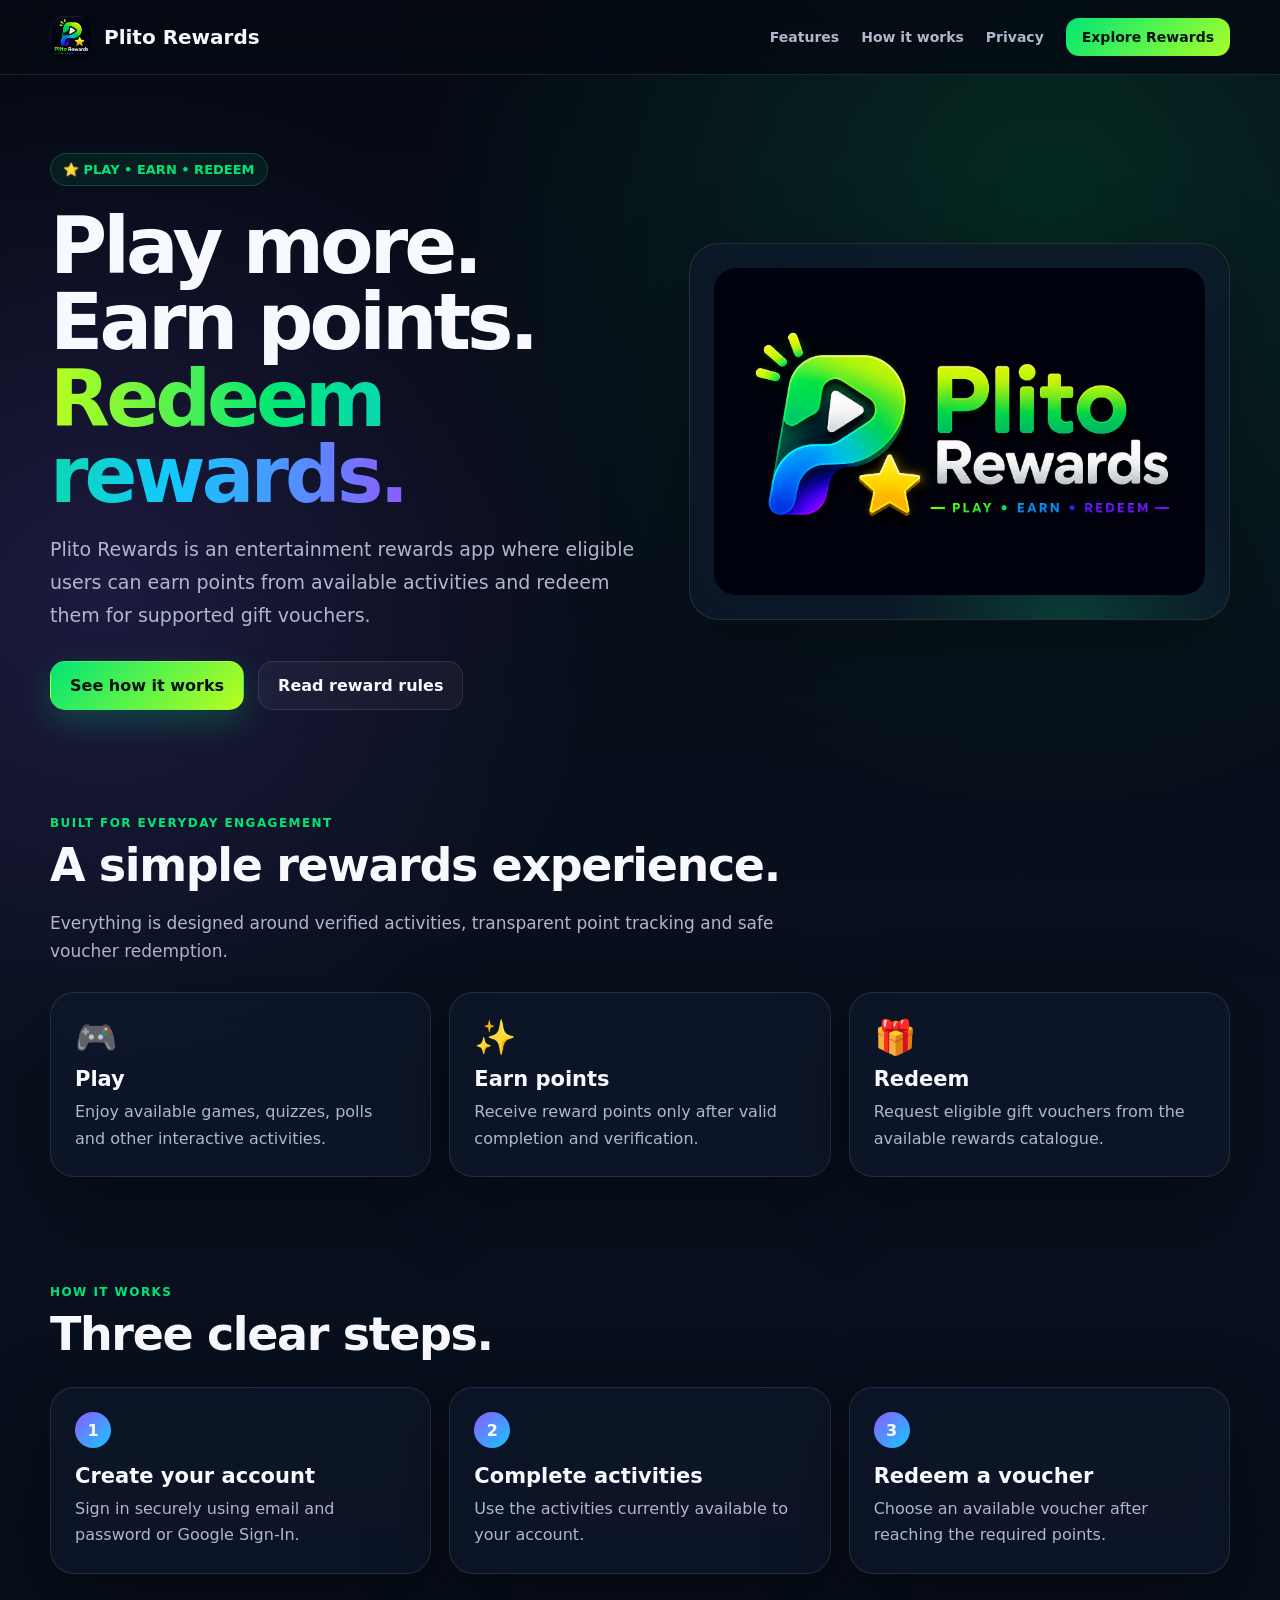
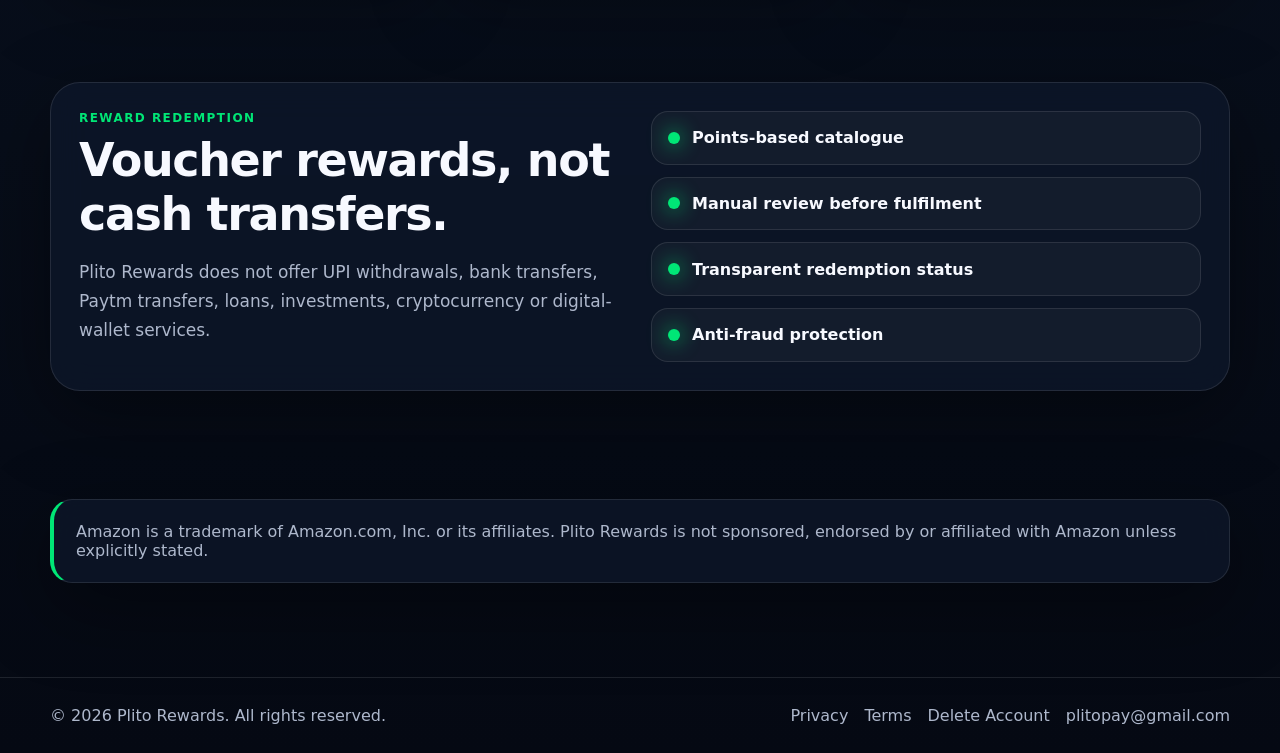
==== index.html @ 0128885e "Add files via upload" ====
<!doctype html>
<html lang="en">
<head>
<meta charset="utf-8">
<meta name="viewport" content="width=device-width,initial-scale=1">
<meta name="theme-color" content="#050913">
<title>Plito Rewards — Play, Earn, Redeem</title>
<meta name="description" content="Earn reward points and redeem eligible points for supported gift vouchers.">
<link rel="icon" href="plito-rewards-icon.png">
<link rel="stylesheet" href="style.css">
</head>
<body>

<nav>
  <div class="shell navbar">
    <a class="brand" href="index.html">
      <img src="plito-rewards-icon.png" alt="Plito Rewards icon">
      <span>Plito Rewards</span>
    </a>
    <div class="navlinks">
      <a href="index.html#features">Features</a>
      <a href="index.html#how">How it works</a>
      <a href="privacy.html">Privacy</a>
      <a class="nav-cta" href="index.html#rewards">Explore Rewards</a>
    </div>
  </div>
</nav>


<header class="hero">
  <div class="shell hero-grid">
    <div>
      <span class="badge">⭐ PLAY • EARN • REDEEM</span>
      <h1>Play more. Earn points. <span class="gradient-text">Redeem rewards.</span></h1>
      <p class="lead">Plito Rewards is an entertainment rewards app where eligible users can earn points from available activities and redeem them for supported gift vouchers.</p>
      <div class="actions">
        <a class="btn primary" href="#how">See how it works</a>
        <a class="btn secondary" href="terms.html">Read reward rules</a>
      </div>
    </div>
    <div class="hero-card glass">
      <img src="plito-rewards-logo.png" alt="Plito Rewards logo">
    </div>
  </div>
</header>

<section class="section" id="features">
  <div class="shell">
    <div class="section-title">
      <div class="eyebrow">Built for everyday engagement</div>
      <h2>A simple rewards experience.</h2>
      <p class="section-copy">Everything is designed around verified activities, transparent point tracking and safe voucher redemption.</p>
    </div>
    <div class="grid3">
      <article class="card glass"><div class="card-icon">🎮</div><h3>Play</h3><p>Enjoy available games, quizzes, polls and other interactive activities.</p></article>
      <article class="card glass"><div class="card-icon">✨</div><h3>Earn points</h3><p>Receive reward points only after valid completion and verification.</p></article>
      <article class="card glass"><div class="card-icon">🎁</div><h3>Redeem</h3><p>Request eligible gift vouchers from the available rewards catalogue.</p></article>
    </div>
  </div>
</section>

<section class="section" id="how">
  <div class="shell">
    <div class="section-title">
      <div class="eyebrow">How it works</div>
      <h2>Three clear steps.</h2>
    </div>
    <div class="grid3">
      <article class="card glass step"><div class="step-num">1</div><h3>Create your account</h3><p>Sign in securely using email and password or Google Sign-In.</p></article>
      <article class="card glass step"><div class="step-num">2</div><h3>Complete activities</h3><p>Use the activities currently available to your account.</p></article>
      <article class="card glass step"><div class="step-num">3</div><h3>Redeem a voucher</h3><p>Choose an available voucher after reaching the required points.</p></article>
    </div>
  </div>
</section>

<section class="section" id="rewards">
  <div class="shell reward-panel glass">
    <div>
      <div class="eyebrow">Reward redemption</div>
      <h2>Voucher rewards, not cash transfers.</h2>
      <p class="section-copy">Plito Rewards does not offer UPI withdrawals, bank transfers, Paytm transfers, loans, investments, cryptocurrency or digital-wallet services.</p>
    </div>
    <div class="reward-list">
      <div class="reward-item"><span class="reward-dot"></span><strong>Points-based catalogue</strong></div>
      <div class="reward-item"><span class="reward-dot"></span><strong>Manual review before fulfilment</strong></div>
      <div class="reward-item"><span class="reward-dot"></span><strong>Transparent redemption status</strong></div>
      <div class="reward-item"><span class="reward-dot"></span><strong>Anti-fraud protection</strong></div>
    </div>
  </div>
</section>

<section class="section">
  <div class="shell notice glass">
    Amazon is a trademark of Amazon.com, Inc. or its affiliates. Plito Rewards is not sponsored, endorsed by or affiliated with Amazon unless explicitly stated.
  </div>
</section>


<footer>
  <div class="shell footer">
    <div>© 2026 Plito Rewards. All rights reserved.</div>
    <div class="footer-links">
      <a href="privacy.html">Privacy</a>
      <a href="terms.html">Terms</a>
      <a href="account-deletion.html">Delete Account</a>
      <a href="mailto:plitopay@gmail.com">plitopay@gmail.com</a>
    </div>
  </div>
</footer>

</body>
</html>
---- style.css ----
:root{
  --bg:#050913;--bg2:#09111f;--panel:rgba(15,24,43,.72);--panel2:#111a2f;
  --text:#f7f9ff;--muted:#aeb8cc;--green:#00e676;--cyan:#14c8ff;
  --purple:#8d5cff;--yellow:#f7df3a;--line:rgba(255,255,255,.10);
  --shadow:0 24px 80px rgba(0,0,0,.38)
}
*{box-sizing:border-box}
html{scroll-behavior:smooth}
body{
  margin:0;font-family:Inter,ui-sans-serif,system-ui,-apple-system,Segoe UI,Roboto,Arial,sans-serif;
  color:var(--text);background:
  radial-gradient(circle at 82% 8%,rgba(0,230,118,.14),transparent 26%),
  radial-gradient(circle at 8% 25%,rgba(141,92,255,.16),transparent 24%),
  linear-gradient(180deg,var(--bg),var(--bg2) 48%,var(--bg));
  min-height:100vh
}
a{color:inherit;text-decoration:none}
img{max-width:100%;display:block}
.shell{width:min(1180px,calc(100% - 36px));margin:auto}
.glass{background:var(--panel);border:1px solid var(--line);box-shadow:var(--shadow);backdrop-filter:blur(18px)}
nav{position:sticky;top:0;z-index:30;background:rgba(5,9,19,.78);border-bottom:1px solid var(--line);backdrop-filter:blur(18px)}
.navbar{min-height:74px;display:flex;align-items:center;justify-content:space-between;gap:20px}
.brand{display:flex;align-items:center;gap:12px;font-weight:900;font-size:20px}
.brand img{width:42px;height:42px;border-radius:13px}
.navlinks{display:flex;gap:22px;align-items:center}
.navlinks a{color:var(--muted);font-weight:750;font-size:14px}
.navlinks a:hover{color:white}
.nav-cta{padding:11px 16px;border-radius:13px;background:linear-gradient(135deg,var(--green),#a8ff28);color:#03120a!important}
.hero{padding:78px 0 52px}
.hero-grid{display:grid;grid-template-columns:1.05fr .95fr;gap:42px;align-items:center}
.badge{display:inline-flex;gap:8px;align-items:center;padding:8px 12px;border-radius:999px;border:1px solid rgba(0,230,118,.25);background:rgba(0,230,118,.08);color:var(--green);font-size:13px;font-weight:850}
h1{font-size:clamp(46px,7vw,78px);line-height:.98;letter-spacing:-.05em;margin:22px 0 18px}
.gradient-text{background:linear-gradient(90deg,#baff1d,var(--green),var(--cyan),var(--purple));-webkit-background-clip:text;background-clip:text;color:transparent}
.lead{font-size:19px;line-height:1.75;color:var(--muted);max-width:720px}
.actions{display:flex;gap:14px;flex-wrap:wrap;margin-top:28px}
.btn{display:inline-flex;align-items:center;justify-content:center;padding:14px 19px;border-radius:15px;font-weight:900;border:1px solid var(--line)}
.btn.primary{background:linear-gradient(135deg,var(--green),#baff1d);color:#021109;box-shadow:0 12px 34px rgba(0,230,118,.22)}
.btn.secondary{background:rgba(255,255,255,.04)}
.hero-card{border-radius:30px;padding:24px;position:relative;overflow:hidden}
.hero-card:after{content:"";position:absolute;inset:auto -20% -35% 20%;height:250px;background:radial-gradient(circle,rgba(0,230,118,.18),transparent 62%)}
.hero-card img{border-radius:22px;position:relative;z-index:1}
.section{padding:54px 0}
.section-title{max-width:760px;margin-bottom:26px}
.eyebrow{color:var(--green);font-weight:900;letter-spacing:.12em;text-transform:uppercase;font-size:12px}
h2{font-size:clamp(30px,4vw,46px);letter-spacing:-.03em;margin:8px 0 12px}
.section-copy{color:var(--muted);font-size:17px;line-height:1.7}
.grid3{display:grid;grid-template-columns:repeat(3,1fr);gap:18px}
.card{border-radius:24px;padding:24px}
.card-icon{font-size:34px;margin-bottom:10px}
.card h3{font-size:21px;margin:0 0 8px}
.card p{color:var(--muted);margin:0;line-height:1.65}
.step{position:relative;overflow:hidden}
.step-num{width:36px;height:36px;border-radius:50%;display:grid;place-items:center;background:linear-gradient(135deg,var(--purple),var(--cyan));font-weight:900;margin-bottom:16px}
.reward-panel{display:grid;grid-template-columns:1fr 1fr;gap:22px;border-radius:30px;padding:28px}
.reward-list{display:grid;gap:12px}
.reward-item{display:flex;align-items:center;gap:12px;padding:16px;border-radius:17px;background:rgba(255,255,255,.035);border:1px solid var(--line)}
.reward-dot{width:12px;height:12px;border-radius:50%;background:var(--green);box-shadow:0 0 20px var(--green)}
.notice{border-radius:22px;padding:22px;border-left:4px solid var(--green);color:var(--muted)}
.legal-page{padding:54px 0 76px}
.legal-hero{border-radius:28px;padding:34px;margin-bottom:24px}
.legal-hero h1{font-size:clamp(38px,6vw,64px)}
.legal-card{border-radius:20px;padding:24px;margin:14px 0}
.legal-card h2{font-size:23px;margin-top:0}
.legal-card p,.legal-card li{color:var(--muted)}
.legal-card ul,.legal-card ol{padding-left:22px}
footer{border-top:1px solid var(--line);margin-top:40px}
.footer{display:flex;justify-content:space-between;gap:18px;flex-wrap:wrap;padding:28px 0;color:var(--muted)}
.footer-links{display:flex;gap:16px;flex-wrap:wrap}
@media(max-width:900px){.hero-grid,.reward-panel{grid-template-columns:1fr}.hero{padding-top:50px}.hero-card{max-width:680px}.grid3{grid-template-columns:1fr}}
@media(max-width:680px){.navlinks a:not(.nav-cta){display:none}.shell{width:min(100% - 24px,1180px)}h1{font-size:44px}.hero-card,.reward-panel,.legal-hero{padding:18px}.section{padding:38px 0}}
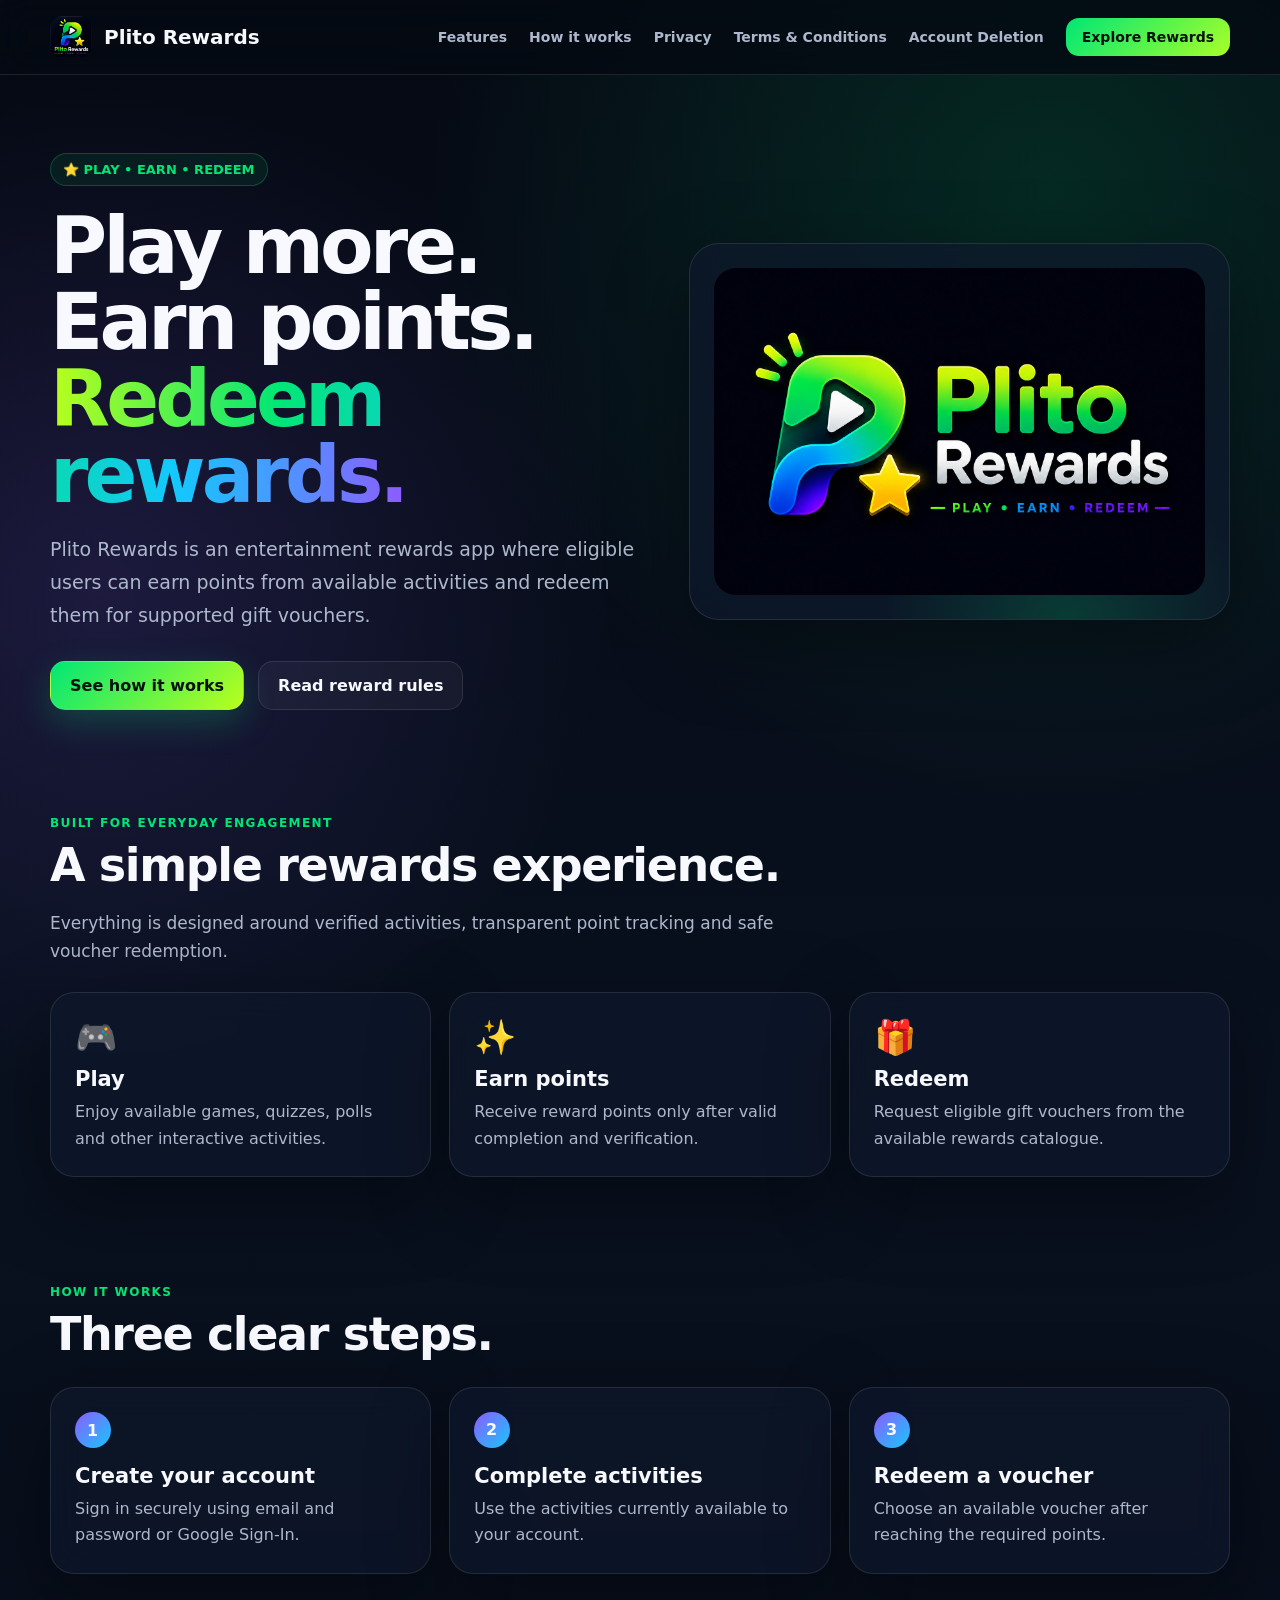
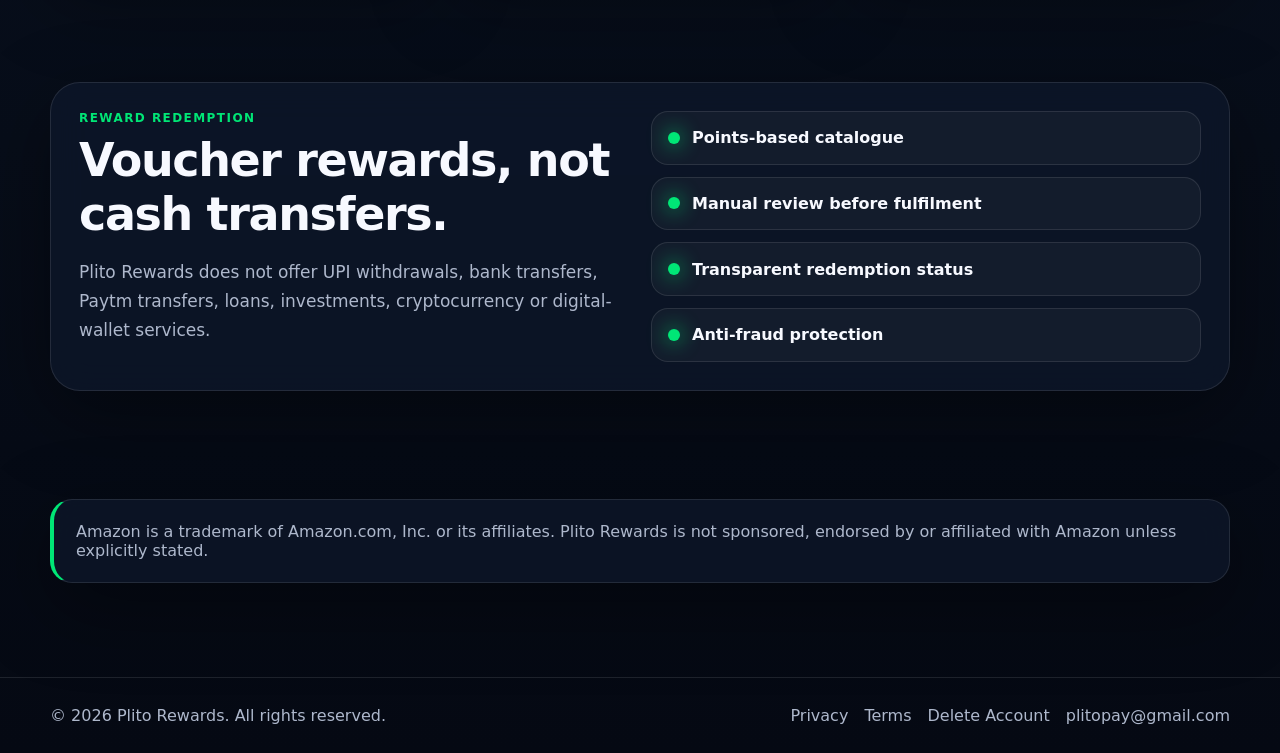
==== commit 8315e589: "Add files via upload" ====
--- a/index.html
+++ b/index.html
@@ -21,6 +21,8 @@
       <a href="index.html#features">Features</a>
       <a href="index.html#how">How it works</a>
       <a href="privacy.html">Privacy</a>
+      <a href="terms.html">Terms &amp; Conditions</a>
+      <a href="account-deletion.html">Account Deletion</a>
       <a class="nav-cta" href="index.html#rewards">Explore Rewards</a>
     </div>
   </div>
